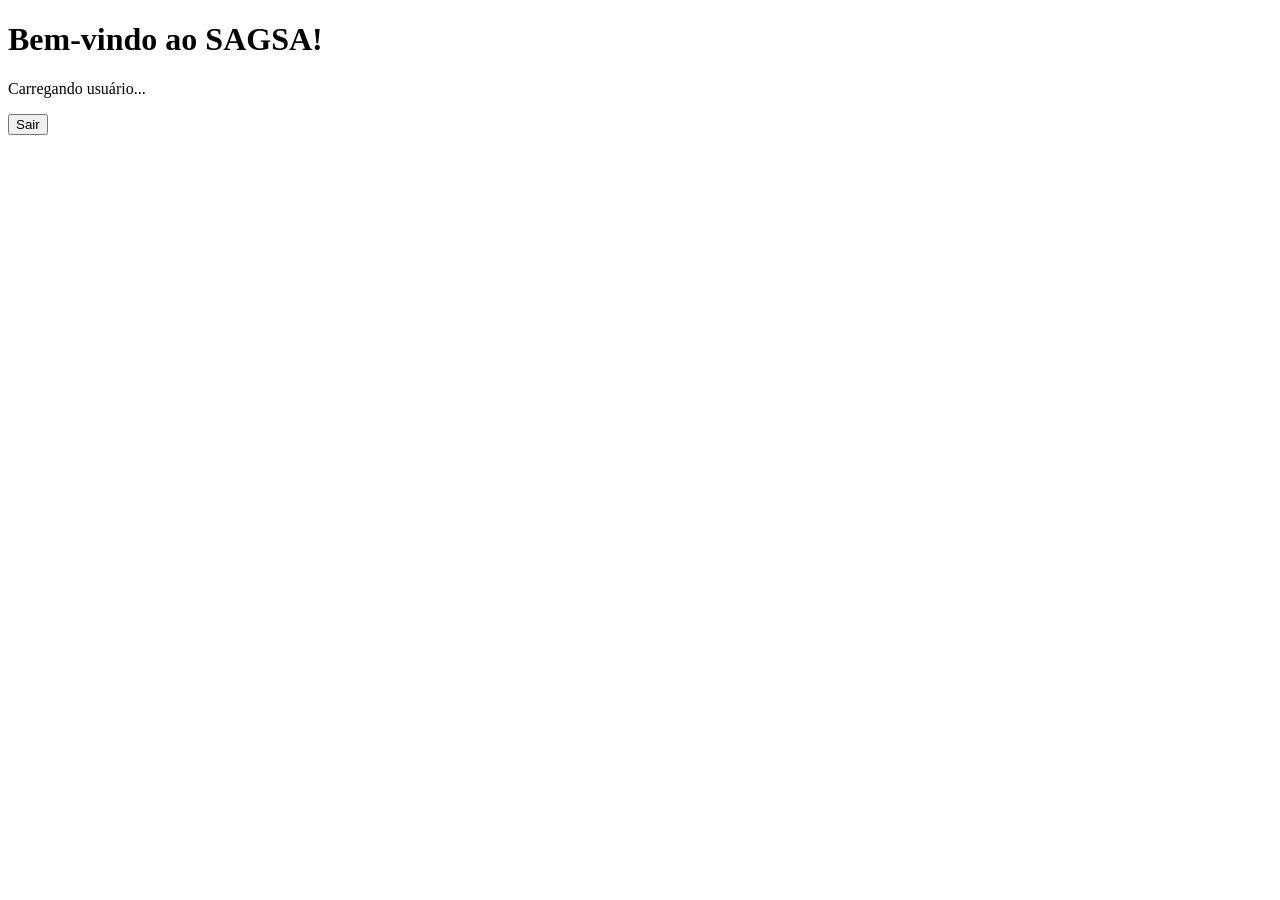
==== frontend/painel.html @ 98301e9c "Adicionando painel.html inciado depois do login" ====
<!DOCTYPE html>
<html lang="pt-BR">

<head>
    <meta charset="UTF-8">
    <meta name="viewport" content="width=device-width, initial-scale=1.0">

    <title>Painel — SAGSA</title>

</head>

<body>

    <main>

        <h1>Bem-vindo ao SAGSA!</h1>

        <p id="nomeUsuario">Carregando usuário...</p>

        <p id="perfilUsuario"></p>

        <button id="btnSair">Sair</button>

    </main>

    <script type="module">

        import { buscarUsuario, sair } from "./js/api.js";

        const nomeUsuario = document.getElementById("nomeUsuario");
        const perfilUsuario = document.getElementById("perfilUsuario");
        const btnSair = document.getElementById("btnSair");

        try {

            const usuario = await buscarUsuario();

            nomeUsuario.textContent = `Olá, ${usuario.nome}!`;

            perfilUsuario.textContent = `Perfil: ${usuario.perfil}`;

        } catch (erro) {

            localStorage.removeItem("token");
            localStorage.removeItem("usuario");

            window.location.href = "./index.html";

        }

        btnSair.addEventListener("click", sair);

    </script>

</body>

</html>
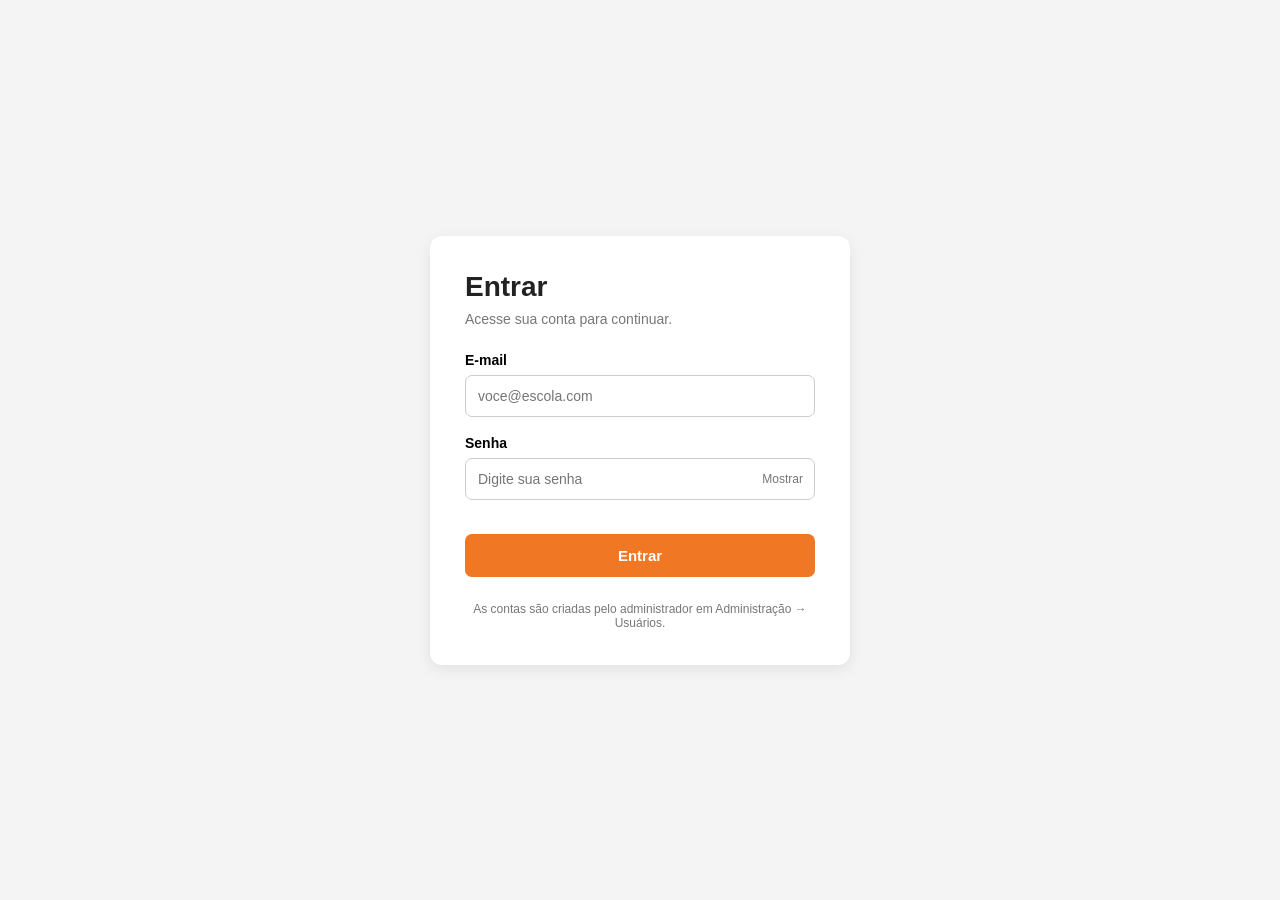
==== commit 33cb5c8b: "Testando o FrontEnd" ====
--- a/frontend/painel.html
+++ b/frontend/painel.html
@@ -1,58 +1,32 @@
-
-<!DOCTYPE html>
-<html lang="pt-BR">
-
-<head>
-    <meta charset="UTF-8">
-    <meta name="viewport" content="width=device-width, initial-scale=1.0">
-
-    <title>Painel — SAGSA</title>
-
-</head>
-
-<body>
-
-    <main>
-
-        <h1>Bem-vindo ao SAGSA!</h1>
-
-        <p id="nomeUsuario">Carregando usuário...</p>
-
-        <p id="perfilUsuario"></p>
-
-        <button id="btnSair">Sair</button>
-
-    </main>
-
-    <script type="module">
-
-        import { buscarUsuario, sair } from "./js/api.js";
-
-        const nomeUsuario = document.getElementById("nomeUsuario");
-        const perfilUsuario = document.getElementById("perfilUsuario");
-        const btnSair = document.getElementById("btnSair");
-
-        try {
-
-            const usuario = await buscarUsuario();
-
-            nomeUsuario.textContent = `Olá, ${usuario.nome}!`;
-
-            perfilUsuario.textContent = `Perfil: ${usuario.perfil}`;
-
-        } catch (erro) {
-
-            localStorage.removeItem("token");
-            localStorage.removeItem("usuario");
-
-            window.location.href = "./index.html";
-
-        }
-
-        btnSair.addEventListener("click", sair);
-
-    </script>
-
-</body>
-
-</html>
+<!DOCTYPE html>
+<html lang="pt-BR">
+<head>
+    <meta charset="UTF-8">
+    <meta name="viewport" content="width=device-width, initial-scale=1.0">
+    <title>Painel — SAGSA</title>
+    <link rel="stylesheet" href="./style.css">
+</head>
+<body>
+    <main class="login-container">
+        <h1>Bem-vindo ao SAGSA!</h1>
+        <p id="nomeUsuario" class="subtitulo">Carregando usuário...</p>
+        <p id="perfilUsuario" class="informacao" style="text-align:left;margin-top:0"></p>
+        <button id="btnSair" class="botao-principal">Sair</button>
+    </main>
+    <script type="module">
+        import { buscarUsuario, sair } from "./api.js";
+        const nomeUsuario = document.getElementById("nomeUsuario");
+        const perfilUsuario = document.getElementById("perfilUsuario");
+        document.getElementById("btnSair").addEventListener("click", sair);
+        try {
+            const usuario = await buscarUsuario();
+            nomeUsuario.textContent = `Olá, ${usuario.nome}!`;
+            perfilUsuario.textContent = `Perfil: ${usuario.perfil}`;
+        } catch {
+            localStorage.removeItem("token");
+            localStorage.removeItem("usuario");
+            window.location.href = "./index.html";
+        }
+    </script>
+</body>
+</html>
--- a/frontend/style.css
+++ b/frontend/style.css
@@ -0,0 +1,141 @@
+
+* {
+    margin: 0;
+    padding: 0;
+    box-sizing: border-box;
+}
+
+body {
+    font-family: Arial, sans-serif;
+    background-color: #f4f4f5;
+
+    min-height: 100vh;
+
+    display: flex;
+    align-items: center;
+    justify-content: center;
+}
+
+.login-container {
+    background-color: #ffffff;
+
+    width: 100%;
+    max-width: 420px;
+
+    padding: 35px;
+
+    border-radius: 12px;
+
+    box-shadow: 0 4px 15px rgba(0, 0, 0, 0.08);
+}
+
+h1 {
+    color: #222222;
+    font-size: 28px;
+    font-weight: bold;
+}
+
+.subtitulo {
+    color: #777777;
+    font-size: 14px;
+    margin-top: 8px;
+    margin-bottom: 25px;
+}
+
+label {
+    display: block;
+
+    font-size: 14px;
+    font-weight: bold;
+
+    margin-top: 18px;
+    margin-bottom: 7px;
+}
+
+input {
+    width: 100%;
+
+    padding: 12px;
+
+    border: 1px solid #cccccc;
+    border-radius: 7px;
+
+    outline: none;
+
+    font-size: 14px;
+}
+
+input:focus {
+    border-color: #f07824;
+}
+
+.senha-container {
+    display: flex;
+    align-items: center;
+
+    position: relative;
+}
+
+.senha-container input {
+    padding-right: 75px;
+}
+
+#mostrarSenha {
+    position: absolute;
+    right: 12px;
+
+    background: none;
+    border: none;
+
+    color: #777777;
+
+    cursor: pointer;
+    font-size: 12px;
+}
+
+#mostrarSenha:hover {
+    color: #f07824;
+}
+
+#mensagemErro {
+    color: #dc2626;
+    font-size: 13px;
+    margin-top: 12px;
+}
+
+.botao-principal {
+    width: 100%;
+
+    margin-top: 22px;
+    padding: 13px;
+
+    background-color: #f07824;
+    color: white;
+
+    border: none;
+    border-radius: 7px;
+
+    font-size: 15px;
+    font-weight: bold;
+
+    cursor: pointer;
+    transition: 0.2s;
+}
+
+.botao-principal:hover {
+    filter: brightness(0.95);
+}
+
+.botao-principal:disabled {
+    opacity: 0.6;
+    cursor: not-allowed;
+}
+
+.informacao {
+    margin-top: 25px;
+
+    text-align: center;
+
+    font-size: 12px;
+    color: #777777;
+}
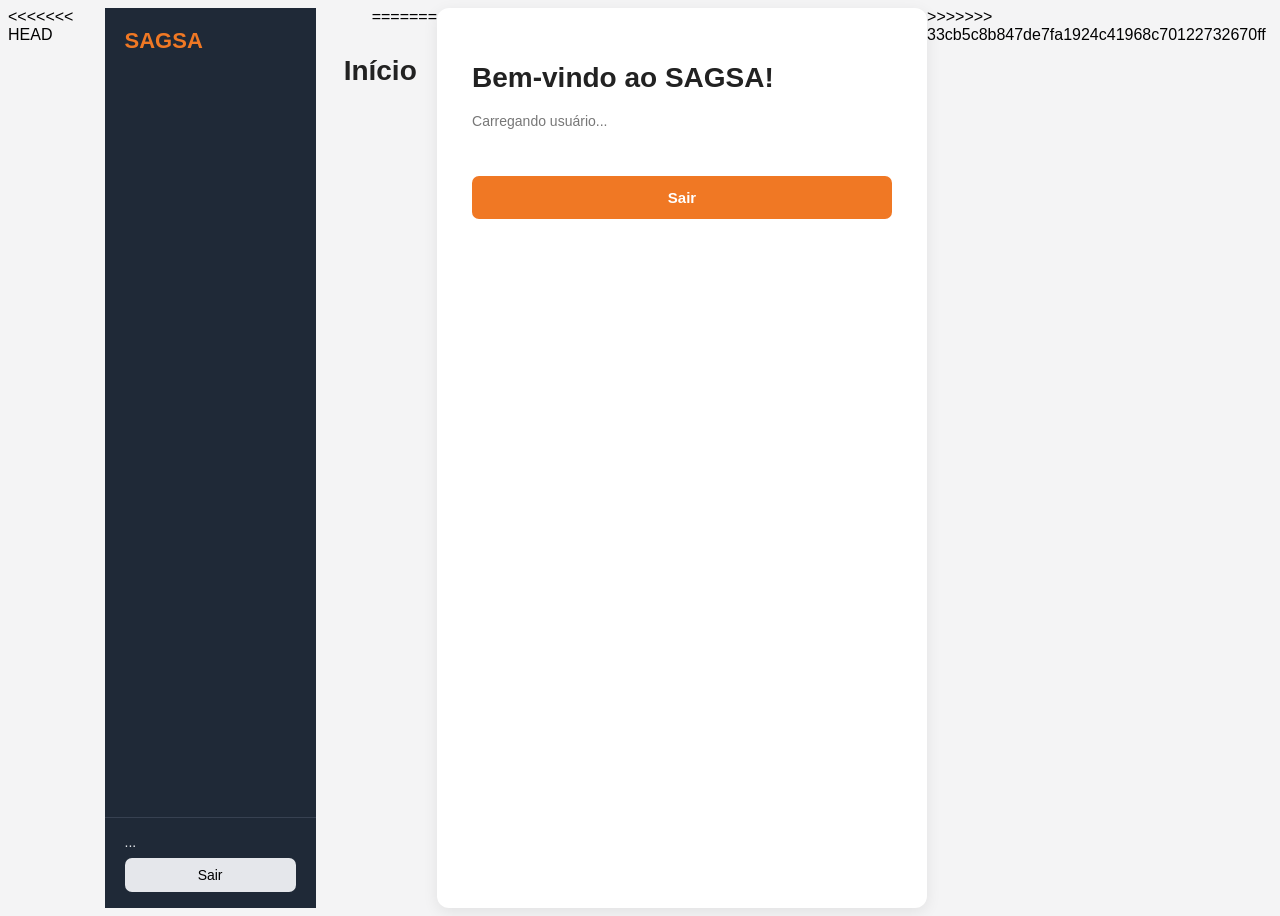
==== commit 287f41bf: "Fazendo algumas alterações no FrontEnd" ====
--- a/frontend/painel.html
+++ b/frontend/painel.html
@@ -1,6 +1,32 @@
 <!DOCTYPE html>
 <html lang="pt-BR">
 <head>
+<<<<<<< HEAD
+<meta charset="UTF-8"><meta name="viewport" content="width=device-width, initial-scale=1.0">
+<title>Painel — SAGSA</title>
+<link rel="stylesheet" href="./style.css"><link rel="stylesheet" href="./painel.css">
+</head>
+<body class="painel">
+<aside class="menu">
+  <div class="marca">SAGSA</div>
+  <nav id="menuLista"></nav>
+  <div class="usuario"><span id="nomeUsuario">...</span><small id="perfilUsuario"></small>
+  <button id="btnSair" class="botao-sec">Sair</button></div>
+</aside>
+<main class="conteudo">
+  <header class="topo"><h1 id="tituloPagina">Início</h1>
+    <div class="acoes"><input id="busca" placeholder="Buscar..." hidden><button id="btnNovo" class="botao-principal" hidden>+ Novo</button></div></header>
+  <p id="aviso"></p>
+  <section id="area"></section>
+</main>
+<dialog id="modal"><form id="formRegistro" method="dialog">
+  <h2 id="tituloModal">Novo</h2><div id="camposForm"></div>
+  <p id="erroForm"></p>
+  <div class="rodape"><button type="button" id="btnCancelar" class="botao-sec">Cancelar</button><button type="submit" class="botao-principal">Salvar</button></div>
+</form></dialog>
+<script type="module" src="./painel.js"></script>
+</body></html>
+=======
     <meta charset="UTF-8">
     <meta name="viewport" content="width=device-width, initial-scale=1.0">
     <title>Painel — SAGSA</title>
@@ -30,3 +56,4 @@
     </script>
 </body>
 </html>
+>>>>>>> 33cb5c8b847de7fa1924c41968c70122732670ff
--- a/frontend/style.css
+++ b/frontend/style.css
@@ -1,141 +1,284 @@
-
-* {
-    margin: 0;
-    padding: 0;
-    box-sizing: border-box;
-}
-
-body {
-    font-family: Arial, sans-serif;
-    background-color: #f4f4f5;
-
-    min-height: 100vh;
-
-    display: flex;
-    align-items: center;
-    justify-content: center;
-}
-
-.login-container {
-    background-color: #ffffff;
-
-    width: 100%;
-    max-width: 420px;
-
-    padding: 35px;
-
-    border-radius: 12px;
-
-    box-shadow: 0 4px 15px rgba(0, 0, 0, 0.08);
-}
-
-h1 {
-    color: #222222;
-    font-size: 28px;
-    font-weight: bold;
-}
-
-.subtitulo {
-    color: #777777;
-    font-size: 14px;
-    margin-top: 8px;
-    margin-bottom: 25px;
-}
-
-label {
-    display: block;
-
-    font-size: 14px;
-    font-weight: bold;
-
-    margin-top: 18px;
-    margin-bottom: 7px;
-}
-
-input {
-    width: 100%;
-
-    padding: 12px;
-
-    border: 1px solid #cccccc;
-    border-radius: 7px;
-
-    outline: none;
-
-    font-size: 14px;
-}
-
-input:focus {
-    border-color: #f07824;
-}
-
-.senha-container {
-    display: flex;
-    align-items: center;
-
-    position: relative;
-}
-
-.senha-container input {
-    padding-right: 75px;
-}
-
-#mostrarSenha {
-    position: absolute;
-    right: 12px;
-
-    background: none;
-    border: none;
-
-    color: #777777;
-
-    cursor: pointer;
-    font-size: 12px;
-}
-
-#mostrarSenha:hover {
-    color: #f07824;
-}
-
-#mensagemErro {
-    color: #dc2626;
-    font-size: 13px;
-    margin-top: 12px;
-}
-
-.botao-principal {
-    width: 100%;
-
-    margin-top: 22px;
-    padding: 13px;
-
-    background-color: #f07824;
-    color: white;
-
-    border: none;
-    border-radius: 7px;
-
-    font-size: 15px;
-    font-weight: bold;
-
-    cursor: pointer;
-    transition: 0.2s;
-}
-
-.botao-principal:hover {
-    filter: brightness(0.95);
-}
-
-.botao-principal:disabled {
-    opacity: 0.6;
-    cursor: not-allowed;
-}
-
-.informacao {
-    margin-top: 25px;
-
-    text-align: center;
-
-    font-size: 12px;
-    color: #777777;
+<<<<<<< HEAD
+
+* {
+    margin: 0;
+    padding: 0;
+    box-sizing: border-box;
+}
+
+body {
+    font-family: Arial, sans-serif;
+    background-color: #f4f4f5;
+
+    min-height: 100vh;
+
+    display: flex;
+    align-items: center;
+    justify-content: center;
+}
+
+.login-container {
+    background-color: #ffffff;
+
+    width: 100%;
+    max-width: 420px;
+
+    padding: 35px;
+
+    border-radius: 12px;
+
+    box-shadow: 0 4px 15px rgba(0, 0, 0, 0.08);
+}
+
+h1 {
+    color: #222222;
+    font-size: 28px;
+    font-weight: bold;
+}
+
+.subtitulo {
+    color: #777777;
+    font-size: 14px;
+    margin-top: 8px;
+    margin-bottom: 25px;
+}
+
+label {
+    display: block;
+
+    font-size: 14px;
+    font-weight: bold;
+
+    margin-top: 18px;
+    margin-bottom: 7px;
+}
+
+input {
+    width: 100%;
+
+    padding: 12px;
+
+    border: 1px solid #cccccc;
+    border-radius: 7px;
+
+    outline: none;
+
+    font-size: 14px;
+}
+
+input:focus {
+    border-color: #f07824;
+}
+
+.senha-container {
+    display: flex;
+    align-items: center;
+
+    position: relative;
+}
+
+.senha-container input {
+    padding-right: 75px;
+}
+
+#mostrarSenha {
+    position: absolute;
+    right: 12px;
+
+    background: none;
+    border: none;
+
+    color: #777777;
+
+    cursor: pointer;
+    font-size: 12px;
+}
+
+#mostrarSenha:hover {
+    color: #f07824;
+}
+
+#mensagemErro {
+    color: #dc2626;
+    font-size: 13px;
+    margin-top: 12px;
+}
+
+.botao-principal {
+    width: 100%;
+
+    margin-top: 22px;
+    padding: 13px;
+
+    background-color: #f07824;
+    color: white;
+
+    border: none;
+    border-radius: 7px;
+
+    font-size: 15px;
+    font-weight: bold;
+
+    cursor: pointer;
+    transition: 0.2s;
+}
+
+.botao-principal:hover {
+    filter: brightness(0.95);
+}
+
+.botao-principal:disabled {
+    opacity: 0.6;
+    cursor: not-allowed;
+}
+
+.informacao {
+    margin-top: 25px;
+
+    text-align: center;
+
+    font-size: 12px;
+    color: #777777;
+=======
+
+* {
+    margin: 0;
+    padding: 0;
+    box-sizing: border-box;
+}
+
+body {
+    font-family: Arial, sans-serif;
+    background-color: #f4f4f5;
+
+    min-height: 100vh;
+
+    display: flex;
+    align-items: center;
+    justify-content: center;
+}
+
+.login-container {
+    background-color: #ffffff;
+
+    width: 100%;
+    max-width: 420px;
+
+    padding: 35px;
+
+    border-radius: 12px;
+
+    box-shadow: 0 4px 15px rgba(0, 0, 0, 0.08);
+}
+
+h1 {
+    color: #222222;
+    font-size: 28px;
+    font-weight: bold;
+}
+
+.subtitulo {
+    color: #777777;
+    font-size: 14px;
+    margin-top: 8px;
+    margin-bottom: 25px;
+}
+
+label {
+    display: block;
+
+    font-size: 14px;
+    font-weight: bold;
+
+    margin-top: 18px;
+    margin-bottom: 7px;
+}
+
+input {
+    width: 100%;
+
+    padding: 12px;
+
+    border: 1px solid #cccccc;
+    border-radius: 7px;
+
+    outline: none;
+
+    font-size: 14px;
+}
+
+input:focus {
+    border-color: #f07824;
+}
+
+.senha-container {
+    display: flex;
+    align-items: center;
+
+    position: relative;
+}
+
+.senha-container input {
+    padding-right: 75px;
+}
+
+#mostrarSenha {
+    position: absolute;
+    right: 12px;
+
+    background: none;
+    border: none;
+
+    color: #777777;
+
+    cursor: pointer;
+    font-size: 12px;
+}
+
+#mostrarSenha:hover {
+    color: #f07824;
+}
+
+#mensagemErro {
+    color: #dc2626;
+    font-size: 13px;
+    margin-top: 12px;
+}
+
+.botao-principal {
+    width: 100%;
+
+    margin-top: 22px;
+    padding: 13px;
+
+    background-color: #f07824;
+    color: white;
+
+    border: none;
+    border-radius: 7px;
+
+    font-size: 15px;
+    font-weight: bold;
+
+    cursor: pointer;
+    transition: 0.2s;
+}
+
+.botao-principal:hover {
+    filter: brightness(0.95);
+}
+
+.botao-principal:disabled {
+    opacity: 0.6;
+    cursor: not-allowed;
+}
+
+.informacao {
+    margin-top: 25px;
+
+    text-align: center;
+
+    font-size: 12px;
+    color: #777777;
+>>>>>>> 33cb5c8b847de7fa1924c41968c70122732670ff
 }
--- a/frontend/painel.css
+++ b/frontend/painel.css
@@ -0,0 +1,31 @@
+body.painel{display:flex;align-items:stretch;justify-content:flex-start;background:#f4f4f5}
+.menu{width:250px;background:#1f2937;color:#e5e7eb;display:flex;flex-direction:column;height:100vh;position:sticky;top:0}
+.marca{font-size:22px;font-weight:bold;padding:20px;color:#f07824}
+.menu nav{flex:1;overflow-y:auto}
+.menu nav h4{font-size:11px;text-transform:uppercase;color:#9ca3af;padding:14px 20px 4px}
+.menu nav a{display:block;padding:8px 20px;color:#e5e7eb;text-decoration:none;font-size:14px;border-left:3px solid transparent}
+.menu nav a:hover{background:#374151}.menu nav a.ativo{border-color:#f07824;background:#374151}
+.usuario{padding:16px 20px;border-top:1px solid #374151;display:flex;flex-direction:column;gap:4px;font-size:14px}
+.usuario small{color:#9ca3af}
+.conteudo{flex:1;padding:28px;min-width:0}
+.topo{display:flex;justify-content:space-between;align-items:center;gap:12px;margin-bottom:16px;flex-wrap:wrap}
+.acoes{display:flex;gap:10px}.acoes input{width:220px}.acoes .botao-principal{width:auto;margin:0;padding:10px 18px}
+.botao-sec{background:#e5e7eb;border:none;border-radius:7px;padding:9px 14px;cursor:pointer;font-size:14px}
+.cards{display:grid;grid-template-columns:repeat(auto-fill,minmax(200px,1fr));gap:14px}
+.card{background:#fff;border-radius:12px;padding:18px;box-shadow:0 2px 8px rgba(0,0,0,.06);cursor:pointer}
+.card:hover{outline:2px solid #f07824}.card b{font-size:26px;display:block;color:#f07824}
+.tabela{background:#fff;border-radius:12px;overflow:auto;box-shadow:0 2px 8px rgba(0,0,0,.06)}
+table{width:100%;border-collapse:collapse;font-size:14px}
+th,td{padding:10px 12px;text-align:left;border-bottom:1px solid #eee;white-space:nowrap;max-width:280px;overflow:hidden;text-overflow:ellipsis}
+th{background:#fafafa;font-size:12px;text-transform:uppercase;color:#666}
+td button{background:none;border:none;cursor:pointer;color:#f07824;margin-right:8px}td button.del{color:#dc2626}
+#aviso{color:#dc2626;margin-bottom:10px;font-size:14px}
+dialog{border:none;border-radius:12px;padding:24px;width:min(560px,94vw);margin:auto}
+dialog::backdrop{background:rgba(0,0,0,.4)}
+dialog select,dialog textarea{width:100%;padding:10px;border:1px solid #ccc;border-radius:7px;font-size:14px;font-family:inherit}
+dialog select[multiple]{height:120px}
+.check{display:flex;align-items:center;gap:8px;margin-top:18px}.check input{width:auto}
+#erroForm{color:#dc2626;font-size:13px;margin-top:10px}
+.rodape{display:flex;justify-content:flex-end;gap:10px;margin-top:20px}.rodape .botao-principal{width:auto;margin:0;padding:10px 18px}
+.vazio{padding:30px;text-align:center;color:#777}
+@media(max-width:760px){body.painel{flex-direction:column}.menu{width:100%;height:auto;position:static}.menu nav{max-height:200px}}
--- a/frontend/style.css
+++ b/frontend/style.css
@@ -1,141 +1,284 @@
-
-* {
-    margin: 0;
-    padding: 0;
-    box-sizing: border-box;
-}
-
-body {
-    font-family: Arial, sans-serif;
-    background-color: #f4f4f5;
-
-    min-height: 100vh;
-
-    display: flex;
-    align-items: center;
-    justify-content: center;
-}
-
-.login-container {
-    background-color: #ffffff;
-
-    width: 100%;
-    max-width: 420px;
-
-    padding: 35px;
-
-    border-radius: 12px;
-
-    box-shadow: 0 4px 15px rgba(0, 0, 0, 0.08);
-}
-
-h1 {
-    color: #222222;
-    font-size: 28px;
-    font-weight: bold;
-}
-
-.subtitulo {
-    color: #777777;
-    font-size: 14px;
-    margin-top: 8px;
-    margin-bottom: 25px;
-}
-
-label {
-    display: block;
-
-    font-size: 14px;
-    font-weight: bold;
-
-    margin-top: 18px;
-    margin-bottom: 7px;
-}
-
-input {
-    width: 100%;
-
-    padding: 12px;
-
-    border: 1px solid #cccccc;
-    border-radius: 7px;
-
-    outline: none;
-
-    font-size: 14px;
-}
-
-input:focus {
-    border-color: #f07824;
-}
-
-.senha-container {
-    display: flex;
-    align-items: center;
-
-    position: relative;
-}
-
-.senha-container input {
-    padding-right: 75px;
-}
-
-#mostrarSenha {
-    position: absolute;
-    right: 12px;
-
-    background: none;
-    border: none;
-
-    color: #777777;
-
-    cursor: pointer;
-    font-size: 12px;
-}
-
-#mostrarSenha:hover {
-    color: #f07824;
-}
-
-#mensagemErro {
-    color: #dc2626;
-    font-size: 13px;
-    margin-top: 12px;
-}
-
-.botao-principal {
-    width: 100%;
-
-    margin-top: 22px;
-    padding: 13px;
-
-    background-color: #f07824;
-    color: white;
-
-    border: none;
-    border-radius: 7px;
-
-    font-size: 15px;
-    font-weight: bold;
-
-    cursor: pointer;
-    transition: 0.2s;
-}
-
-.botao-principal:hover {
-    filter: brightness(0.95);
-}
-
-.botao-principal:disabled {
-    opacity: 0.6;
-    cursor: not-allowed;
-}
-
-.informacao {
-    margin-top: 25px;
-
-    text-align: center;
-
-    font-size: 12px;
-    color: #777777;
+<<<<<<< HEAD
+
+* {
+    margin: 0;
+    padding: 0;
+    box-sizing: border-box;
+}
+
+body {
+    font-family: Arial, sans-serif;
+    background-color: #f4f4f5;
+
+    min-height: 100vh;
+
+    display: flex;
+    align-items: center;
+    justify-content: center;
+}
+
+.login-container {
+    background-color: #ffffff;
+
+    width: 100%;
+    max-width: 420px;
+
+    padding: 35px;
+
+    border-radius: 12px;
+
+    box-shadow: 0 4px 15px rgba(0, 0, 0, 0.08);
+}
+
+h1 {
+    color: #222222;
+    font-size: 28px;
+    font-weight: bold;
+}
+
+.subtitulo {
+    color: #777777;
+    font-size: 14px;
+    margin-top: 8px;
+    margin-bottom: 25px;
+}
+
+label {
+    display: block;
+
+    font-size: 14px;
+    font-weight: bold;
+
+    margin-top: 18px;
+    margin-bottom: 7px;
+}
+
+input {
+    width: 100%;
+
+    padding: 12px;
+
+    border: 1px solid #cccccc;
+    border-radius: 7px;
+
+    outline: none;
+
+    font-size: 14px;
+}
+
+input:focus {
+    border-color: #f07824;
+}
+
+.senha-container {
+    display: flex;
+    align-items: center;
+
+    position: relative;
+}
+
+.senha-container input {
+    padding-right: 75px;
+}
+
+#mostrarSenha {
+    position: absolute;
+    right: 12px;
+
+    background: none;
+    border: none;
+
+    color: #777777;
+
+    cursor: pointer;
+    font-size: 12px;
+}
+
+#mostrarSenha:hover {
+    color: #f07824;
+}
+
+#mensagemErro {
+    color: #dc2626;
+    font-size: 13px;
+    margin-top: 12px;
+}
+
+.botao-principal {
+    width: 100%;
+
+    margin-top: 22px;
+    padding: 13px;
+
+    background-color: #f07824;
+    color: white;
+
+    border: none;
+    border-radius: 7px;
+
+    font-size: 15px;
+    font-weight: bold;
+
+    cursor: pointer;
+    transition: 0.2s;
+}
+
+.botao-principal:hover {
+    filter: brightness(0.95);
+}
+
+.botao-principal:disabled {
+    opacity: 0.6;
+    cursor: not-allowed;
+}
+
+.informacao {
+    margin-top: 25px;
+
+    text-align: center;
+
+    font-size: 12px;
+    color: #777777;
+=======
+
+* {
+    margin: 0;
+    padding: 0;
+    box-sizing: border-box;
+}
+
+body {
+    font-family: Arial, sans-serif;
+    background-color: #f4f4f5;
+
+    min-height: 100vh;
+
+    display: flex;
+    align-items: center;
+    justify-content: center;
+}
+
+.login-container {
+    background-color: #ffffff;
+
+    width: 100%;
+    max-width: 420px;
+
+    padding: 35px;
+
+    border-radius: 12px;
+
+    box-shadow: 0 4px 15px rgba(0, 0, 0, 0.08);
+}
+
+h1 {
+    color: #222222;
+    font-size: 28px;
+    font-weight: bold;
+}
+
+.subtitulo {
+    color: #777777;
+    font-size: 14px;
+    margin-top: 8px;
+    margin-bottom: 25px;
+}
+
+label {
+    display: block;
+
+    font-size: 14px;
+    font-weight: bold;
+
+    margin-top: 18px;
+    margin-bottom: 7px;
+}
+
+input {
+    width: 100%;
+
+    padding: 12px;
+
+    border: 1px solid #cccccc;
+    border-radius: 7px;
+
+    outline: none;
+
+    font-size: 14px;
+}
+
+input:focus {
+    border-color: #f07824;
+}
+
+.senha-container {
+    display: flex;
+    align-items: center;
+
+    position: relative;
+}
+
+.senha-container input {
+    padding-right: 75px;
+}
+
+#mostrarSenha {
+    position: absolute;
+    right: 12px;
+
+    background: none;
+    border: none;
+
+    color: #777777;
+
+    cursor: pointer;
+    font-size: 12px;
+}
+
+#mostrarSenha:hover {
+    color: #f07824;
+}
+
+#mensagemErro {
+    color: #dc2626;
+    font-size: 13px;
+    margin-top: 12px;
+}
+
+.botao-principal {
+    width: 100%;
+
+    margin-top: 22px;
+    padding: 13px;
+
+    background-color: #f07824;
+    color: white;
+
+    border: none;
+    border-radius: 7px;
+
+    font-size: 15px;
+    font-weight: bold;
+
+    cursor: pointer;
+    transition: 0.2s;
+}
+
+.botao-principal:hover {
+    filter: brightness(0.95);
+}
+
+.botao-principal:disabled {
+    opacity: 0.6;
+    cursor: not-allowed;
+}
+
+.informacao {
+    margin-top: 25px;
+
+    text-align: center;
+
+    font-size: 12px;
+    color: #777777;
+>>>>>>> 33cb5c8b847de7fa1924c41968c70122732670ff
 }
